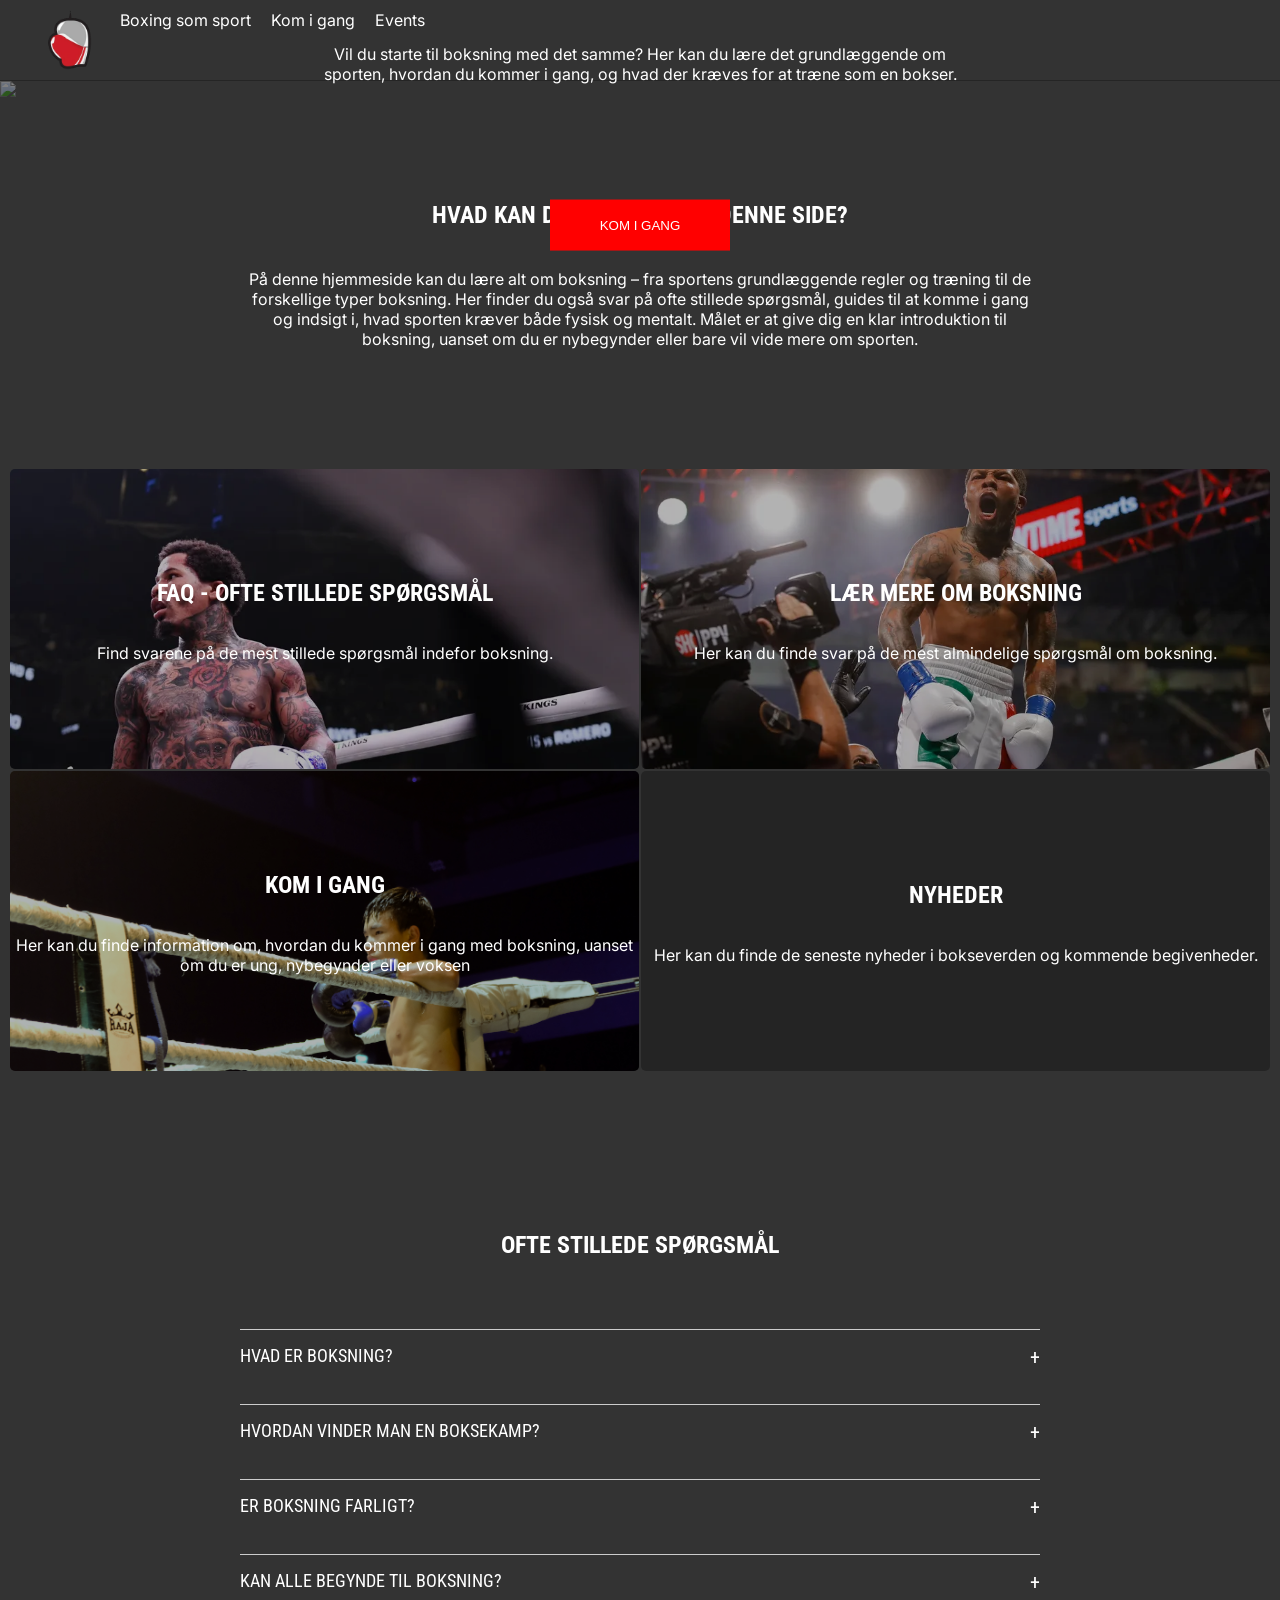
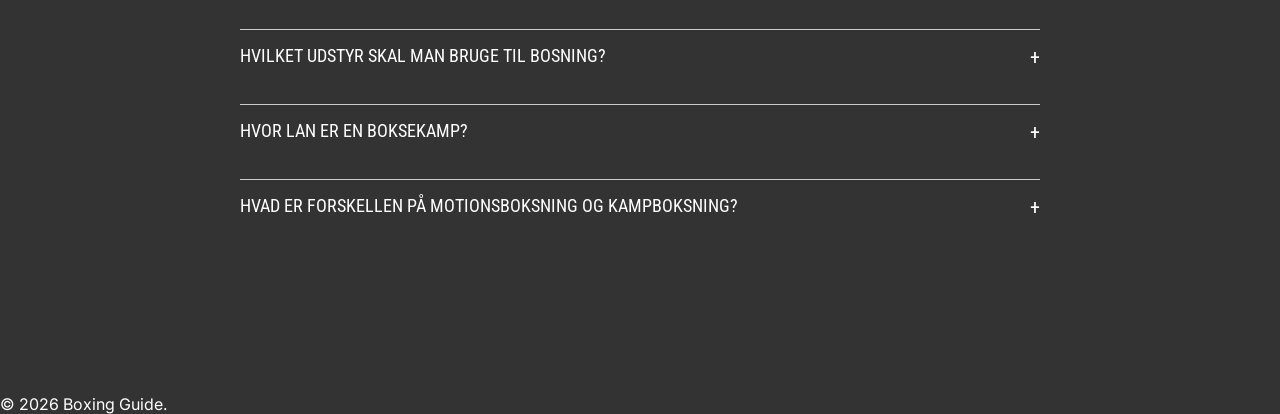
==== index.html @ 5c5bb538 "Die for you - The Weeknd" ====
<!doctype html>
<html lang="en">
  <head>
    <meta charset="UTF-8" />
    <meta name="viewport" content="width=device-width, initial-scale=1.0" />
    <title>Boxing Guide</title>
    <link rel="stylesheet" href="css/style.css" />
    <link rel="stylesheet" href="css/layout.css" />
    <link rel="icon" href="imgs/favicon.png" />
  </head>
</html>

<body>

  <header>
    <nav>
      <ul><a href="index.html"><img src="imgs/favicon.png" alt="" /></a>
        <li><a href="boxing som sport.html">Boxing som sport</a></li>
        <li><a href="kom i gang.html">Kom i gang</a></li>
        <li><a href="events.html">Events</a></li>
      </ul>
    </nav>
  </header>

  <section class="sectionpadding">
    <div class="hero">
      <img src="imgs/front1.jpg" />
      <div class="hero-content">
        <h1>VELKOMMEN TIL BOXING GUIDE</h1>
        <p class="margin-top">Vil du starte til boksning med det samme? Her kan du lære det grundlæggende om sporten, hvordan du kommer i gang, og hvad der kræves for at træne som en bokser.</p>
        <a href="kom i gang.html"><button class="button1">KOM I GANG</button></a>
      </div>
    </div>
  </section>

  <section class="sectionpadding2">
    <h2 class="text2">HVAD KAN DU FORVENTE PÅ DENNE SIDE?</h2>
    <p class="text-box">
      På denne hjemmeside kan du lære alt om boksning – fra sportens grundlæggende regler og træning til de forskellige typer boksning. Her finder du også svar på ofte stillede spørgsmål, guides til at komme i gang og indsigt i, hvad sporten kræver
      både fysisk og mentalt. Målet er at give dig en klar introduktion til boksning, uanset om du er nybegynder eller bare vil vide mere om sporten.
    </p>
  </section>

  <section>
    <div class="grid1-1">
      <a href="#faq">
        <div class="card card1">
          <div class="text">
            <h2>FAQ - OFTE STILLEDE SPØRGSMÅL</h2>
            <p>Find svarene på de mest stillede spørgsmål indefor boksning.</p>
          </div>
        </div>
      </a>

      <a href="events.html">
        <div class="card card2">
          <div class="text">
            <h2>LÆR MERE OM BOKSNING</h2>
            <p>Her kan du finde svar på de mest almindelige spørgsmål om boksning.</p>
          </div>
        </div>
      </a>

      <a href="kom i gang.html">
        <div class="card card3">
          <div class="text">
            <h2>KOM I GANG</h2>
            <p>Her kan du finde information om, hvordan du kommer i gang med boksning, uanset om du er ung, nybegynder eller voksen</p>
          </div>
        </div>
      </a>

      <a href="events.html">
        <div class="card card4">
          <div class="text">
            <h1>NYHEDER</h1>
            <p>Her kan du finde de seneste nyheder i bokseverden og kommende begivenheder.</p>
          </div>
        </div>
      </a>
    </div>
  </section>

  <section class="faq" id="faq">
    <h1>OFTE STILLEDE SPØRGSMÅL</h1>

    <details>
      <summary>HVAD ER BOKSNING?</summary>
      <div class="faq-content">
        <p>Boksning er en kampsport, hvor to personer kæmper mod hinanden i en ring ved at slå med handsker inden for et sæt regler. Sporten kræver både teknik, styrke, hurtighed og god kondition.</p>
      </div>
    </details>

    <details>
      <summary>HVORDAN VINDER MAN EN BOKSEKAMP?</summary>
      <div class="faq-content">
        <p>En boksekamp kan vindes ved point fra dommerne, ved knockout (KO) eller hvis modstanderen ikke kan fortsætte kampen.</p>
      </div>
    </details>

    <details>
      <summary>ER BOKSNING FARLIGT?</summary>
      <div class="faq-content">
        <p>Som i mange kampsporter er der risiko for skader, men regler, beskyttelsesudstyr og dommere er med til at gøre sporten så sikker som muligt.</p>
      </div>
    </details>

    <details>
      <summary>KAN ALLE BEGYNDE TIL BOKSNING?</summary>
      <div class="faq-content">
        <p>Ja, boksning er en meget velkommende sport, og kan dyrkes af næsten alle. Mange starter med motionsboksning, hvor fokus er på træning og teknik frem for kamp.</p>
      </div>
    </details>

    <details>
      <summary>HVILKET UDSTYR SKAL MAN BRUGE TIL BOSNING?</summary>
      <div class="faq-content">
        <p>Det vigtigste udstyr er boksehandsker, håndbind og træningstøj. Ved sparring bruges også tandbeskytter og nogle gange hovedbeskyttelse..</p>
      </div>
    </details>

    <details>
      <summary>HVOR LAN ER EN BOKSEKAMP?</summary>
      <div class="faq-content">
        <p>Professionelle kampe varer typisk op til 12 runder, mens amatørkampe ofte består af 3 runder.</p>
      </div>
    </details>

    <details>
      <summary>HVAD ER FORSKELLEN PÅ MOTIONSBOKSNING OG KAMPBOKSNING?</summary>
      <div class="faq-content">
        <p>Motionsboksning fokuserer primært på træning og fitness, mens kampboksning træner med henblik på sparring og konkurrencer.</p>
      </div>
    </details>
  </section>

  <footer>&copy 2026 Boxing Guide.</footer>
</body>
---- css/style.css ----
@font-face {
  font-family: "babes";
  src: url(../fonts/babes-neue.woff2) format("woff2");
}

@font-face {
  font-family: "inter";
  src: url(../fonts/inter.woff2) format("woff2");
}

@font-face {
  font-family: "roboto";
  src: url(../fonts/roboto.woff2) format("woff2");
}

html {
  scroll-behavior: smooth;
}

p {
  font-family: "inter", sans-serif;
  overflow-wrap: break-word;
  word-break: normal;
}

h1,
h2 {
  overflow-wrap: break-word;
  word-break: normal;
  font-family: "roboto", sans-serif;
}

.imgsqr {
  width: 100%;
  aspect-ratio: 1 / 1;
  height: auto;
  object-fit: cover;
  object-position: top;
  border: white solid 1px;
}

img {
  max-width: 100%;
  height: auto;
}

.img1 {
  height: 80%;
  object-fit: cover;
  object-position: top;
}

body {
  margin: 0px;
  padding: 0px;
  background-color: #333;
  font-family: "inter";
  color: white;
}

summary {
  font-family: "roboto", sans-serif;
}

section {
  margin: 0px;
  padding: 0px;
}

header {
  display: flex;
  align-items: center;
  height: 80px;
  position: sticky;
  border-bottom: #252525 solid 1px;
}

header a img {
  align-items: left;
  justify-content: left;
}

header a {
  color: inherit;
  text-decoration: none;
  display: flex;
  align-items: center;
}

nav {
  display: flex;
}


.img2 {
  max-height: 50px;
  height: auto;
}

header img {
  max-height: 60px;
  padding-left: 0px;
}

.button1 {
  background-color: red;
  color: white;
  margin-top: 100px;
  border: none;
  padding: 18px 50px;
}

.button1:hover {
  background-color: darkred;
  transition: ease 0.1s;
  color: black;
  cursor: pointer;
}

.hero {
  position: relative;
}

.hero img {
  width: 100%;
  height: auto;
  filter: brightness(50%);
}

.sectionpadding {
  margin-bottom: 100px;
}

.sectionpadding2 {
  margin: 100px 200px;
}

.hero-content {
  position: absolute;
  top: 50%;
  left: 50%;
  transform: translate(-50%, -50%);
  color: white;
  text-align: center;
}

.hero-content-left {
  position: absolute;
  top: 50%;
  left: 20%;
  transform: translateY(-50%);
  color: white;
  text-align: left;
}

.grid3x1 {
  display: grid;
  background-color: #333;
  grid-template-columns: repeat(3, 1fr);
  gap: 2px;
}

.grid4-1 {
  display: grid;
  background-color: inherit;
  grid-template-columns: repeat(4, 1fr);
  gap: 2px;
}

.grid4x1 {
  display: grid;
  background-color: #333;
  grid-template-columns: repeat(4, 1fr);
  gap: 2px;
}

.grid4x1 a {
  position: relative;
  border-right: none;
}

.grid4x1 a:hover {
  background: red;
  filter: brightness(70%);
  transition: transform 0.3s ease;
}

.grid4x1 a::before {
  content: "";
  position: absolute;
  left: 0;
  top: 15px;
  bottom: 15px;
  width: 1px;
  background: #252525;
}

.grid1-1 {
  display: grid;
  background-color: inherit;
  grid-template-columns: 1fr 1fr;
  gap: 2px;
  margin: 10px;
}



.icon {
  width: 50px;
  height: 50px;
}

.card {
  height: 300px;
  background-size: cover;
  background-position: center;
  position: relative;
  border-radius: 5px;
}

.card1 {
  background-image: url(../imgs/gervonte-davis.webp);
}
.card2 {
  background-image: url(../imgs/gervonte2.jpg);
}
.card3 {
  background-image: url(../imgs/ringropes.jpg);
}
.card4 {
  background-image: url(../imgs/beginner.jpg);
}

.card1:hover,
.card2:hover,
.card3:hover,
.card4:hover {
  filter: brightness(70%);
  transition: transform 0.3s ease;
  transform: scale(1.05);
}

.card::before {
  content: "";
  position: absolute;
  inset: 0;
  background: rgba(0, 0, 0, 0.3); /* darkness */
  border-radius: 5px;
}

.text {
  position: relative;
  z-index: 2;
  position: absolute;
  inset: 0;
  display: flex;
  justify-content: center;
  align-items: center;
  text-align: center;
  color: white;
  flex-direction: column;
}

.text2 {
  margin-top: 0px;
  display: flex;
  justify-content: center;
  align-items: center;
  text-align: center;
  color: white;
  flex-direction: column;
}

.text-box {
  max-width: 90%;
  padding: 20px;
  margin: 0 auto;
  text-align: center;

}

.text-left {
  padding: 2%;
  display: flex;
  justify-content: left;
  align-items: center;
  text-align: left;
  color: white;
  flex-direction: column;
}

.centered {
  justify-content: center;
  align-items: center;
}

.faq {
  color: white;
  background: #333;
  padding: 40px;
  max-width: 800px;
  margin: 100px auto;
}

.faq h1 {
  text-align: center;
  margin-bottom: 70px;
}

.faq details {
  color: white;
  margin-bottom: 20px;
  padding: 10px 0;
  border-top: 1px solid #ccc;
  padding: 15px 0;
}

.faq summary {
  color: white;
  font-size: 18px;
  cursor: pointer;
  list-style: none;
  display: flex;
  justify-content: space-between;
}

.faq-content {
  max-height: 0;
  overflow: hidden;
  transition: 0.3s ease;
}

.faq summary::after {
  content: "+";
  font-size: 20px;
}

details[open] .faq-content {
  max-height: 200px;
}

.faq details[open] summary::after {
  content: "−";
}

.redsection {
  background-color: darkred;
  height: 200px;
  width: 100%;
  margin-top: -25px;
  padding: 40px 0px;
  display: flex;
  flex-direction: column;
  justify-content: center;
  align-items: center;
  border-radius: 5px;
}

.container {
  width: 80%;
  margin: 0px auto;
  margin-top: 0px;
}

.container2 {
  width: 80%;
  margin: 0px auto;
  margin-top: 30px;
  justify-content: center;
  align-items: center;
  display: flex;
  flex-direction: column;
}

.container3 {
  width: 60%;
  margin: 0px auto;
  padding: 40px;
  margin-top: 30px;
  justify-content: center;
  border-radius: 5px;
  align-items: center;
  display: flex;
  background-color: #252525;
  flex-direction: column;
}

.container4 {
  width: 110%;
  margin: 0px;
  position: relative;
  left: -5%;
  padding: 0px;
  margin-top: 30px;
  justify-content: center;
  border-radius: 1px;
  align-items: center;
  display: flex;
  background-color: #252525;
  flex-direction: column;
}



.mental-section {
  display: grid;
  grid-template-columns: 1fr 2px 1fr;
  align-items: center;
  gap: 40px;
  margin-left: 2%;
}

.line {
  width: 2px;
  height: 100%;
  background: #444;
}

.top {
  align-self: start;
}


.margin-top {
  margin-top: 10%;
}

.margin-top2 {
  margin-top: 5%;
}

.divider {
  width: 96%;
  background: #444;
  height: 2px;
  margin: 0px;
}

.title-line {
  display: flex;
  align-items: center;
  gap: 20px;
  width: 96%;
}

.title-line::before,
.title-line::after {
  content: "";
  flex: 1;
  height: 2px;
  background: #444;
}

.title-line h1 {
  margin: 0;
  white-space: nowrap;
}

.boxgrid {
  background-color: #222;
  padding: 0%;
  margin: 0px;
  border-radius: 5px;
  text-align: center;
  color: white;
  display: grid;
  grid-template-columns: 1fr 1fr;
}

.boxgrid:hover {
  background: #444;
  transition: 0.3s ease;
  cursor: pointer;
  color: rgb(255, 79, 106);
}

.box4 {
  background: #2a2a2a;
  padding: 20px;
  border-radius: 5px;
  text-align: center;
  margin: 0px;
  text-decoration: none;
  color: white;
}

.box3 {
  background: #2a2a2a;
  padding: 10px;
  border-radius: 5px;
  text-align: center;
  margin: 20px;
  text-decoration: none;
  color: white;
}

.box3:hover {
  background: #444;
  transition: 0.3s ease;
  cursor: pointer;
  color: rgb(255, 79, 106);
}

.box2 {
  background: inherit;
  padding: 40px;
  border-radius: 5px;
  text-align: center;
  margin: 20px;
  text-decoration: none;
  color: white;
}

.box {
  background: #2a2a2a;
  padding: 40px;
  border-radius: 5px;
  text-align: center;
  margin: 20px;
  text-decoration: none;
  color: white;
}

.box:hover {
  background: #444;
  transition: 0.3s ease;
  cursor: pointer;
  color: rgb(255, 79, 106);
}

.modal {
  display: none;
  position: fixed;
  top: 0;
  left: 0;
  width: 100%;
  height: 100%;
  background: rgba(0, 0, 0, 0.5);
  justify-content: center;
  align-items: center;
  z-index: 100;
}

.modal-content {
  background: #2a2a2a;
  padding: 20px;
  border-radius: 5px;
  width: 70%;
  height: 80%;
  text-align: left;
  justify-content: center;
  max-height: 80vh;
  overflow-y: auto;
}

body.modal-open {
  overflow: hidden;
}
.modal.show {
  opacity: 1;
  visibility: visible;
}

.close {
  position: absolute;
  top: 10%;
  right: 10%;
  font-size: 40px;
  cursor: pointer;
}
---- css/layout.css ----
@media (min-width: 768px) {
    header ul{
        display: flex;
        list-style: none;
        justify-content: center;
        gap: 20px;
    }

    
}



@media (max-width: 768px) {

  .burger {
    display: block;
  }

  .nav-links {
    display: none;
    flex-direction: column;
  }


  .menu a {
    padding: 20px;
    border-bottom: 1px solid #444;
  }

  .menu.show {
    display: flex;
  }


  /* NAVIGATION */
  .grid4x1 {
    grid-template-columns: 1fr 1fr;
  }

  /* REMOVE SIDE MARGINS */
  .sectionpadding2 {
    margin: 40px 20px;
  }

  /* CONTAINERS */
  .container,
  .container2,
  .container3 {
    width: 95%;
  }

  .container4 {
    width: 100%;
    left: 0;
  }

  /* HERO TEXT */
  .hero-content {
    width: 90%;
    left: 50%;
    transform: translate(-50%, -50%);
  }

  /* STACK GRIDS */
  .grid1-1,
  .grid3x1,
  .grid4-1 {
    grid-template-columns: 1fr;
  }

  /* NEWS BOX GRID */
  .boxgrid {
    grid-template-columns: 1fr;
  }

  /* MENTAL SECTION */
  .mental-section {
    grid-template-columns: 1fr;
  }

  .line {
    display: none;
  }

  /* CARD HEIGHT */
  .card {
    height: 200px;
  }

  /* BUTTON */
  .button1 {
    margin-top: 40px;
  }

}
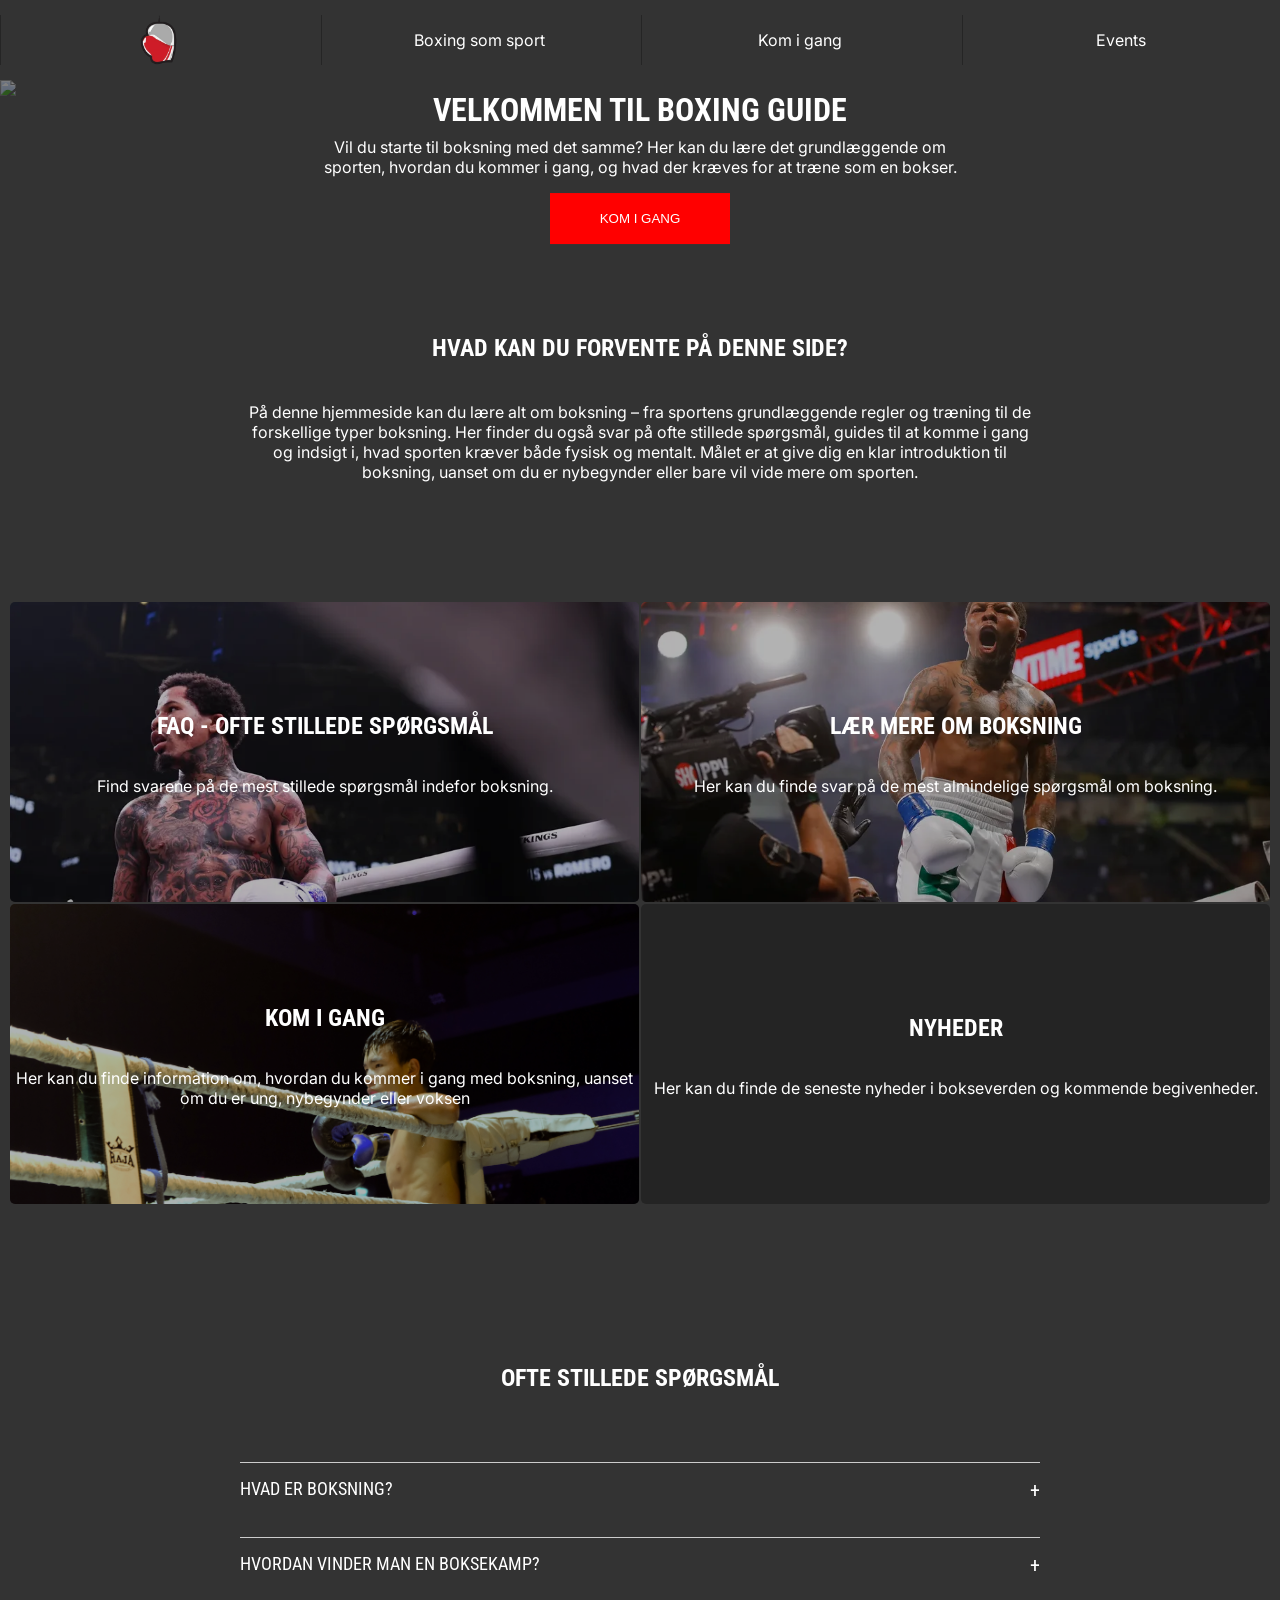
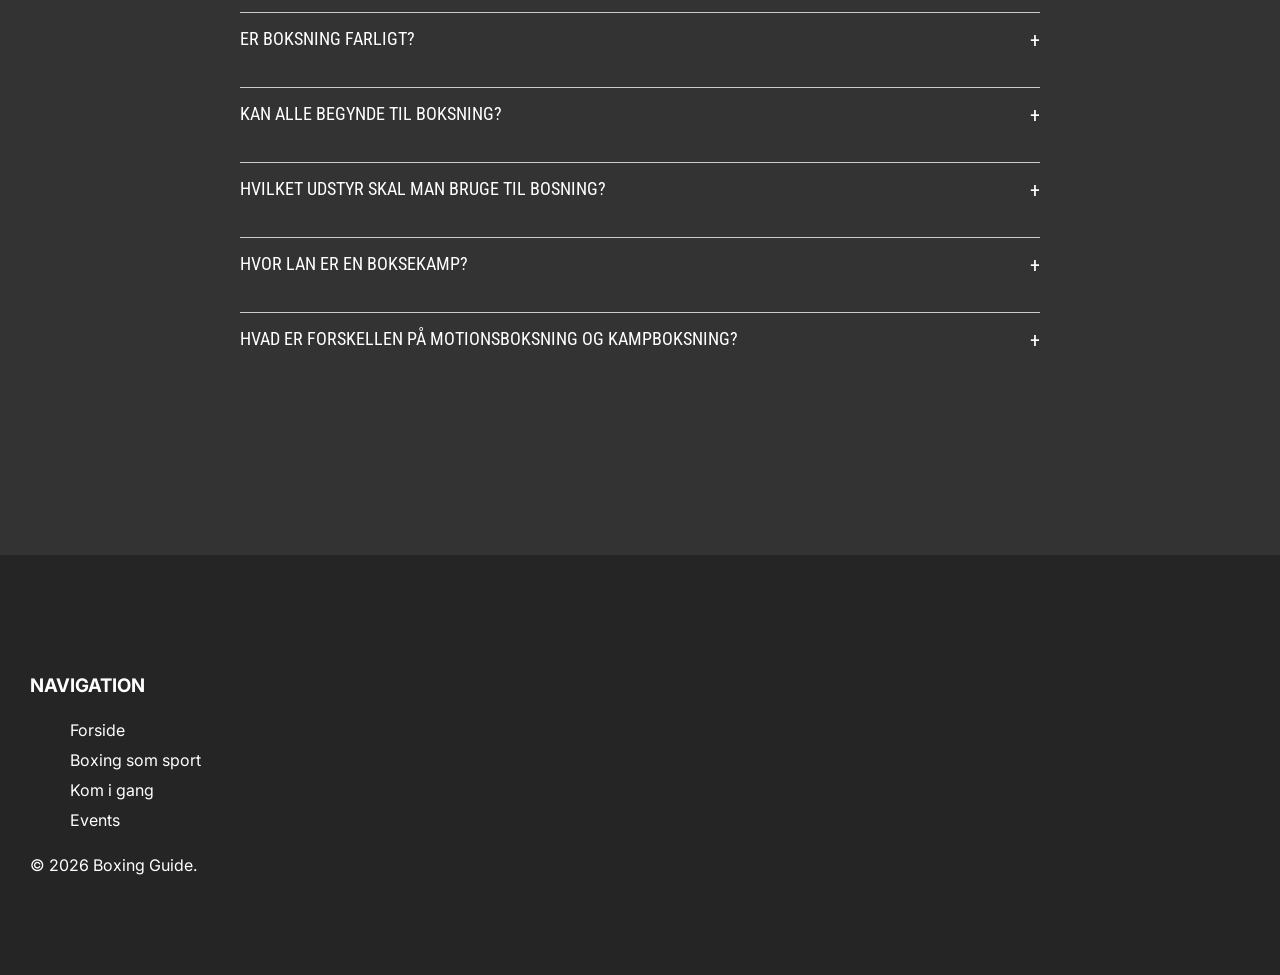
==== commit 54049f38: "Save your tears - The Weeknd ft. Ariana grande" ====
--- a/index.html
+++ b/index.html
@@ -8,131 +8,157 @@
     <link rel="stylesheet" href="css/layout.css" />
     <link rel="icon" href="imgs/favicon.png" />
   </head>
-</html>
 
-<body>
+  <body>
+    <header>
+      <a href="index.html"><img src="imgs/favicon.png" alt="" /></a>
 
-  <header>
-    <nav>
-      <ul><a href="index.html"><img src="imgs/favicon.png" alt="" /></a>
-        <li><a href="boxing som sport.html">Boxing som sport</a></li>
-        <li><a href="kom i gang.html">Kom i gang</a></li>
-        <li><a href="events.html">Events</a></li>
-      </ul>
+      <nav class="navbar">
+        <button class="burger" onclick="toggleMenu()">☰</button>
+
+        <ul class="menu" id="menu">
+          <li><a href="boxing som sport.html">Boxing som sport</a></li>
+          <li><a href="kom i gang.html">Kom i gang</a></li>
+          <li><a href="events.html">Events</a></li>
+        </ul>
+      </nav>
+    </header>
+
+    <nav class="grid4x1 desktop-nav">
+      <a href="index.html"><img src="imgs/favicon.png" class="img2" /></a>
+      <a href="boxing som sport.html">Boxing som sport</a>
+      <a href="kom i gang.html">Kom i gang</a>
+      <a href="events.html">Events</a>
     </nav>
-  </header>
 
-  <section class="sectionpadding">
     <div class="hero">
-      <img src="imgs/front1.jpg" />
+      <img src="imgs/front1.jpg" class="imgheight" />
       <div class="hero-content">
-        <h1>VELKOMMEN TIL BOXING GUIDE</h1>
-        <p class="margin-top">Vil du starte til boksning med det samme? Her kan du lære det grundlæggende om sporten, hvordan du kommer i gang, og hvad der kræves for at træne som en bokser.</p>
+        <h1 class="textsmaller">VELKOMMEN TIL BOXING GUIDE</h1>
+        <p>Vil du starte til boksning med det samme? Her kan du lære det grundlæggende om sporten, hvordan du kommer i gang, og hvad der kræves for at træne som en bokser.</p>
         <a href="kom i gang.html"><button class="button1">KOM I GANG</button></a>
       </div>
     </div>
-  </section>
 
-  <section class="sectionpadding2">
-    <h2 class="text2">HVAD KAN DU FORVENTE PÅ DENNE SIDE?</h2>
-    <p class="text-box">
-      På denne hjemmeside kan du lære alt om boksning – fra sportens grundlæggende regler og træning til de forskellige typer boksning. Her finder du også svar på ofte stillede spørgsmål, guides til at komme i gang og indsigt i, hvad sporten kræver
-      både fysisk og mentalt. Målet er at give dig en klar introduktion til boksning, uanset om du er nybegynder eller bare vil vide mere om sporten.
-    </p>
-  </section>
+    <section class="sectionpadding2">
+      <h2 class="text2">HVAD KAN DU FORVENTE PÅ DENNE SIDE?</h2>
+      <p class="text-box">
+        På denne hjemmeside kan du lære alt om boksning – fra sportens grundlæggende regler og træning til de forskellige typer boksning. Her finder du også svar på ofte stillede spørgsmål, guides til at komme i gang og indsigt i, hvad sporten kræver
+        både fysisk og mentalt. Målet er at give dig en klar introduktion til boksning, uanset om du er nybegynder eller bare vil vide mere om sporten.
+      </p>
+    </section>
 
-  <section>
-    <div class="grid1-1">
-      <a href="#faq">
-        <div class="card card1">
-          <div class="text">
-            <h2>FAQ - OFTE STILLEDE SPØRGSMÅL</h2>
-            <p>Find svarene på de mest stillede spørgsmål indefor boksning.</p>
+    <section>
+      <div class="grid1-1">
+        <a href="#faq">
+          <div class="card card1">
+            <div class="text">
+              <h2>FAQ - OFTE STILLEDE SPØRGSMÅL</h2>
+              <p>Find svarene på de mest stillede spørgsmål indefor boksning.</p>
+            </div>
           </div>
+        </a>
+
+        <a href="events.html">
+          <div class="card card2">
+            <div class="text">
+              <h2>LÆR MERE OM BOKSNING</h2>
+              <p>Her kan du finde svar på de mest almindelige spørgsmål om boksning.</p>
+            </div>
+          </div>
+        </a>
+
+        <a href="kom i gang.html">
+          <div class="card card3">
+            <div class="text">
+              <h2>KOM I GANG</h2>
+              <p>Her kan du finde information om, hvordan du kommer i gang med boksning, uanset om du er ung, nybegynder eller voksen</p>
+            </div>
+          </div>
+        </a>
+
+        <a href="events.html">
+          <div class="card card4">
+            <div class="text">
+              <h1>NYHEDER</h1>
+              <p>Her kan du finde de seneste nyheder i bokseverden og kommende begivenheder.</p>
+            </div>
+          </div>
+        </a>
+      </div>
+    </section>
+
+    <section class="faq" id="faq">
+      <h1>OFTE STILLEDE SPØRGSMÅL</h1>
+
+      <details>
+        <summary>HVAD ER BOKSNING?</summary>
+        <div class="faq-content">
+          <p>Boksning er en kampsport, hvor to personer kæmper mod hinanden i en ring ved at slå med handsker inden for et sæt regler. Sporten kræver både teknik, styrke, hurtighed og god kondition.</p>
         </div>
-      </a>
+      </details>
 
-      <a href="events.html">
-        <div class="card card2">
-          <div class="text">
-            <h2>LÆR MERE OM BOKSNING</h2>
-            <p>Her kan du finde svar på de mest almindelige spørgsmål om boksning.</p>
-          </div>
+      <details>
+        <summary>HVORDAN VINDER MAN EN BOKSEKAMP?</summary>
+        <div class="faq-content">
+          <p>En boksekamp kan vindes ved point fra dommerne, ved knockout (KO) eller hvis modstanderen ikke kan fortsætte kampen.</p>
         </div>
-      </a>
+      </details>
 
-      <a href="kom i gang.html">
-        <div class="card card3">
-          <div class="text">
-            <h2>KOM I GANG</h2>
-            <p>Her kan du finde information om, hvordan du kommer i gang med boksning, uanset om du er ung, nybegynder eller voksen</p>
-          </div>
+      <details>
+        <summary>ER BOKSNING FARLIGT?</summary>
+        <div class="faq-content">
+          <p>Som i mange kampsporter er der risiko for skader, men regler, beskyttelsesudstyr og dommere er med til at gøre sporten så sikker som muligt.</p>
         </div>
-      </a>
+      </details>
 
-      <a href="events.html">
-        <div class="card card4">
-          <div class="text">
-            <h1>NYHEDER</h1>
-            <p>Her kan du finde de seneste nyheder i bokseverden og kommende begivenheder.</p>
-          </div>
+      <details>
+        <summary>KAN ALLE BEGYNDE TIL BOKSNING?</summary>
+        <div class="faq-content">
+          <p>Ja, boksning er en meget velkommende sport, og kan dyrkes af næsten alle. Mange starter med motionsboksning, hvor fokus er på træning og teknik frem for kamp.</p>
         </div>
-      </a>
-    </div>
-  </section>
+      </details>
 
-  <section class="faq" id="faq">
-    <h1>OFTE STILLEDE SPØRGSMÅL</h1>
+      <details>
+        <summary>HVILKET UDSTYR SKAL MAN BRUGE TIL BOSNING?</summary>
+        <div class="faq-content">
+          <p>Det vigtigste udstyr er boksehandsker, håndbind og træningstøj. Ved sparring bruges også tandbeskytter og nogle gange hovedbeskyttelse..</p>
+        </div>
+      </details>
 
-    <details>
-      <summary>HVAD ER BOKSNING?</summary>
-      <div class="faq-content">
-        <p>Boksning er en kampsport, hvor to personer kæmper mod hinanden i en ring ved at slå med handsker inden for et sæt regler. Sporten kræver både teknik, styrke, hurtighed og god kondition.</p>
+      <details>
+        <summary>HVOR LAN ER EN BOKSEKAMP?</summary>
+        <div class="faq-content">
+          <p>Professionelle kampe varer typisk op til 12 runder, mens amatørkampe ofte består af 3 runder.</p>
+        </div>
+      </details>
+
+      <details>
+        <summary>HVAD ER FORSKELLEN PÅ MOTIONSBOKSNING OG KAMPBOKSNING?</summary>
+        <div class="faq-content">
+          <p>Motionsboksning fokuserer primært på træning og fitness, mens kampboksning træner med henblik på sparring og konkurrencer.</p>
+        </div>
+      </details>
+    </section>
+
+    <footer>
+      <div>
+        <h3>NAVIGATION</h3>
+        <ul>
+          <li><a href="index.html">Forside</a></li>
+          <li><a href="boxing som sport.html">Boxing som sport</a></li>
+          <li><a href="kom i gang.html">Kom i gang </a></li>
+          <li><a href="events.html">Events</a></li>
+        </ul>
       </div>
-    </details>
 
-    <details>
-      <summary>HVORDAN VINDER MAN EN BOKSEKAMP?</summary>
-      <div class="faq-content">
-        <p>En boksekamp kan vindes ved point fra dommerne, ved knockout (KO) eller hvis modstanderen ikke kan fortsætte kampen.</p>
-      </div>
-    </details>
+      &copy 2026 Boxing Guide.
+    </footer>
 
-    <details>
-      <summary>ER BOKSNING FARLIGT?</summary>
-      <div class="faq-content">
-        <p>Som i mange kampsporter er der risiko for skader, men regler, beskyttelsesudstyr og dommere er med til at gøre sporten så sikker som muligt.</p>
-      </div>
-    </details>
-
-    <details>
-      <summary>KAN ALLE BEGYNDE TIL BOKSNING?</summary>
-      <div class="faq-content">
-        <p>Ja, boksning er en meget velkommende sport, og kan dyrkes af næsten alle. Mange starter med motionsboksning, hvor fokus er på træning og teknik frem for kamp.</p>
-      </div>
-    </details>
-
-    <details>
-      <summary>HVILKET UDSTYR SKAL MAN BRUGE TIL BOSNING?</summary>
-      <div class="faq-content">
-        <p>Det vigtigste udstyr er boksehandsker, håndbind og træningstøj. Ved sparring bruges også tandbeskytter og nogle gange hovedbeskyttelse..</p>
-      </div>
-    </details>
-
-    <details>
-      <summary>HVOR LAN ER EN BOKSEKAMP?</summary>
-      <div class="faq-content">
-        <p>Professionelle kampe varer typisk op til 12 runder, mens amatørkampe ofte består af 3 runder.</p>
-      </div>
-    </details>
-
-    <details>
-      <summary>HVAD ER FORSKELLEN PÅ MOTIONSBOKSNING OG KAMPBOKSNING?</summary>
-      <div class="faq-content">
-        <p>Motionsboksning fokuserer primært på træning og fitness, mens kampboksning træner med henblik på sparring og konkurrencer.</p>
-      </div>
-    </details>
-  </section>
-
-  <footer>&copy 2026 Boxing Guide.</footer>
-</body>
+    <script>
+      function toggleMenu() {
+        document.getElementById("menu").classList.toggle("active");
+      }
+    </script>
+  </body>
+</html>
--- a/css/style.css
+++ b/css/style.css
@@ -58,6 +58,38 @@
   color: white;
 }
 
+footer {
+  background: #252525;
+  padding: 100px 30px;
+  margin-top: 10%;
+}
+
+footer ul {
+  list-style-type: none;
+  margin: 10px;
+  margin-left: -10px;
+  margin-bottom: 20px;
+}
+
+footer ul a {
+  text-decoration: none;
+  color: white;
+  padding: 0px 5px;
+  border-radius: 5px;
+}
+footer ul a:hover {
+  color: darkred;
+  background-color: #111;
+}
+
+footer li {
+  padding: 5px;
+}
+
+.hero-content p {
+  margin-top: -14px;
+}
+
 summary {
   font-family: "roboto", sans-serif;
 }
@@ -72,7 +104,9 @@
   align-items: center;
   height: 80px;
   position: sticky;
+  z-index: 10;
   border-bottom: #252525 solid 1px;
+  height: 60px;
 }
 
 header a img {
@@ -87,16 +121,50 @@
   align-items: center;
 }
 
-nav {
-  display: flex;
-}
-
+.navbar {
+  display: flex;
+  justify-content: center;
+  align-items: center;
+}
+
+.menu {
+  list-style: none;
+  display: flex;
+  gap: 20px;
+  justify-content: center;
+}
+
+.menu.active {
+  display: flex;
+  flex-direction: column;
+  background: #333;
+  width: 100%;
+  padding: 20px 10px;
+  margin-top: 0px;
+}
+
+.burger {
+  display: none;
+  background: none;
+  border: none;
+  font-size: 24px;
+  color: white;
+  cursor: pointer;
+}
 
 .img2 {
   max-height: 50px;
   height: auto;
 }
 
+.imgheight {
+  max-height: 500px;
+  min-height: 150px;
+  object-fit: cover;
+  object-position: left;
+  z-index: 0;
+}
+
 header img {
   max-height: 60px;
   padding-left: 0px;
@@ -105,8 +173,8 @@
 .button1 {
   background-color: red;
   color: white;
-  margin-top: 100px;
   border: none;
+  margin-top: 0px;
   padding: 18px 50px;
 }
 
@@ -172,17 +240,23 @@
   background-color: #333;
   grid-template-columns: repeat(4, 1fr);
   gap: 2px;
+  height: 80px;
 }
 
 .grid4x1 a {
   position: relative;
   border-right: none;
+  color: white;
+  text-decoration: none;
+  display: flex;
+  justify-content: center;
+  align-items: center;
 }
 
 .grid4x1 a:hover {
   background: red;
   filter: brightness(70%);
-  transition: transform 0.3s ease;
+  transition: 0.3s ease;
 }
 
 .grid4x1 a::before {
@@ -203,8 +277,6 @@
   margin: 10px;
 }
 
-
-
 .icon {
   width: 50px;
   height: 50px;
@@ -276,7 +348,6 @@
   padding: 20px;
   margin: 0 auto;
   text-align: center;
-
 }
 
 .text-left {
@@ -348,7 +419,7 @@
   height: 200px;
   width: 100%;
   margin-top: -25px;
-  padding: 40px 0px;
+  padding: 100px 0px;
   display: flex;
   flex-direction: column;
   justify-content: center;
@@ -400,8 +471,6 @@
   flex-direction: column;
 }
 
-
-
 .mental-section {
   display: grid;
   grid-template-columns: 1fr 2px 1fr;
@@ -419,7 +488,6 @@
 .top {
   align-self: start;
 }
-
 
 .margin-top {
   margin-top: 10%;
--- a/css/layout.css
+++ b/css/layout.css
@@ -1,37 +1,92 @@
 @media (min-width: 768px) {
-    header ul{
-        display: flex;
-        list-style: none;
-        justify-content: center;
-        gap: 20px;
-    }
+  header ul {
+    display: flex;
+    list-style: none;
+    justify-content: center;
+    gap: 20px;
+  }
 
-    
+  header {
+    display: none;
+  }
+
+  .burger {
+    display: none;
+  }
+
+  .menu {
+    display: none;
+  }
+
+  .desktop-nav {
+    display: grid;
+  }
+
+  .navbar {
+    justify-content: center;
+    gap: 40px;
+  }
 }
 
+@media (max-width: 768px) {
+  .hero-content h1 {
+    font-size: 24px;
+  }
 
+  .container3 h1,
+  h2 {
+    font-size: 24px;
+    margin-top: 0px;
+  }
 
-@media (max-width: 768px) {
+  .box3 h2 {
+    align-self: top;
+  }
+
+  .redsection {
+    padding: 180px 0px;
+  }
+
+  .desktop-nav {
+    display: none;
+  }
 
   .burger {
     display: block;
   }
 
-  .nav-links {
+  .hero-content p {
+    font-size: 13px;
+  }
+
+  .burger {
+    display: block;
+  }
+
+  .hero-content .button1 {
+    margin-top: 0px;
+  }
+
+  .menu {
     display: none;
     flex-direction: column;
+    position: absolute;
+    top: 60px;
+    left: 0;
+    width: 100%;
+    background: #222;
   }
 
-
-  .menu a {
-    padding: 20px;
-    border-bottom: 1px solid #444;
-  }
-
-  .menu.show {
+  .menu.active {
     display: flex;
   }
 
+  .container,
+  .container2,
+  .container3,
+  .container4 {
+    padding: 0px;
+  }
 
   /* NAVIGATION */
   .grid4x1 {
@@ -89,8 +144,4 @@
   }
 
   /* BUTTON */
-  .button1 {
-    margin-top: 40px;
-  }
-
-}+}
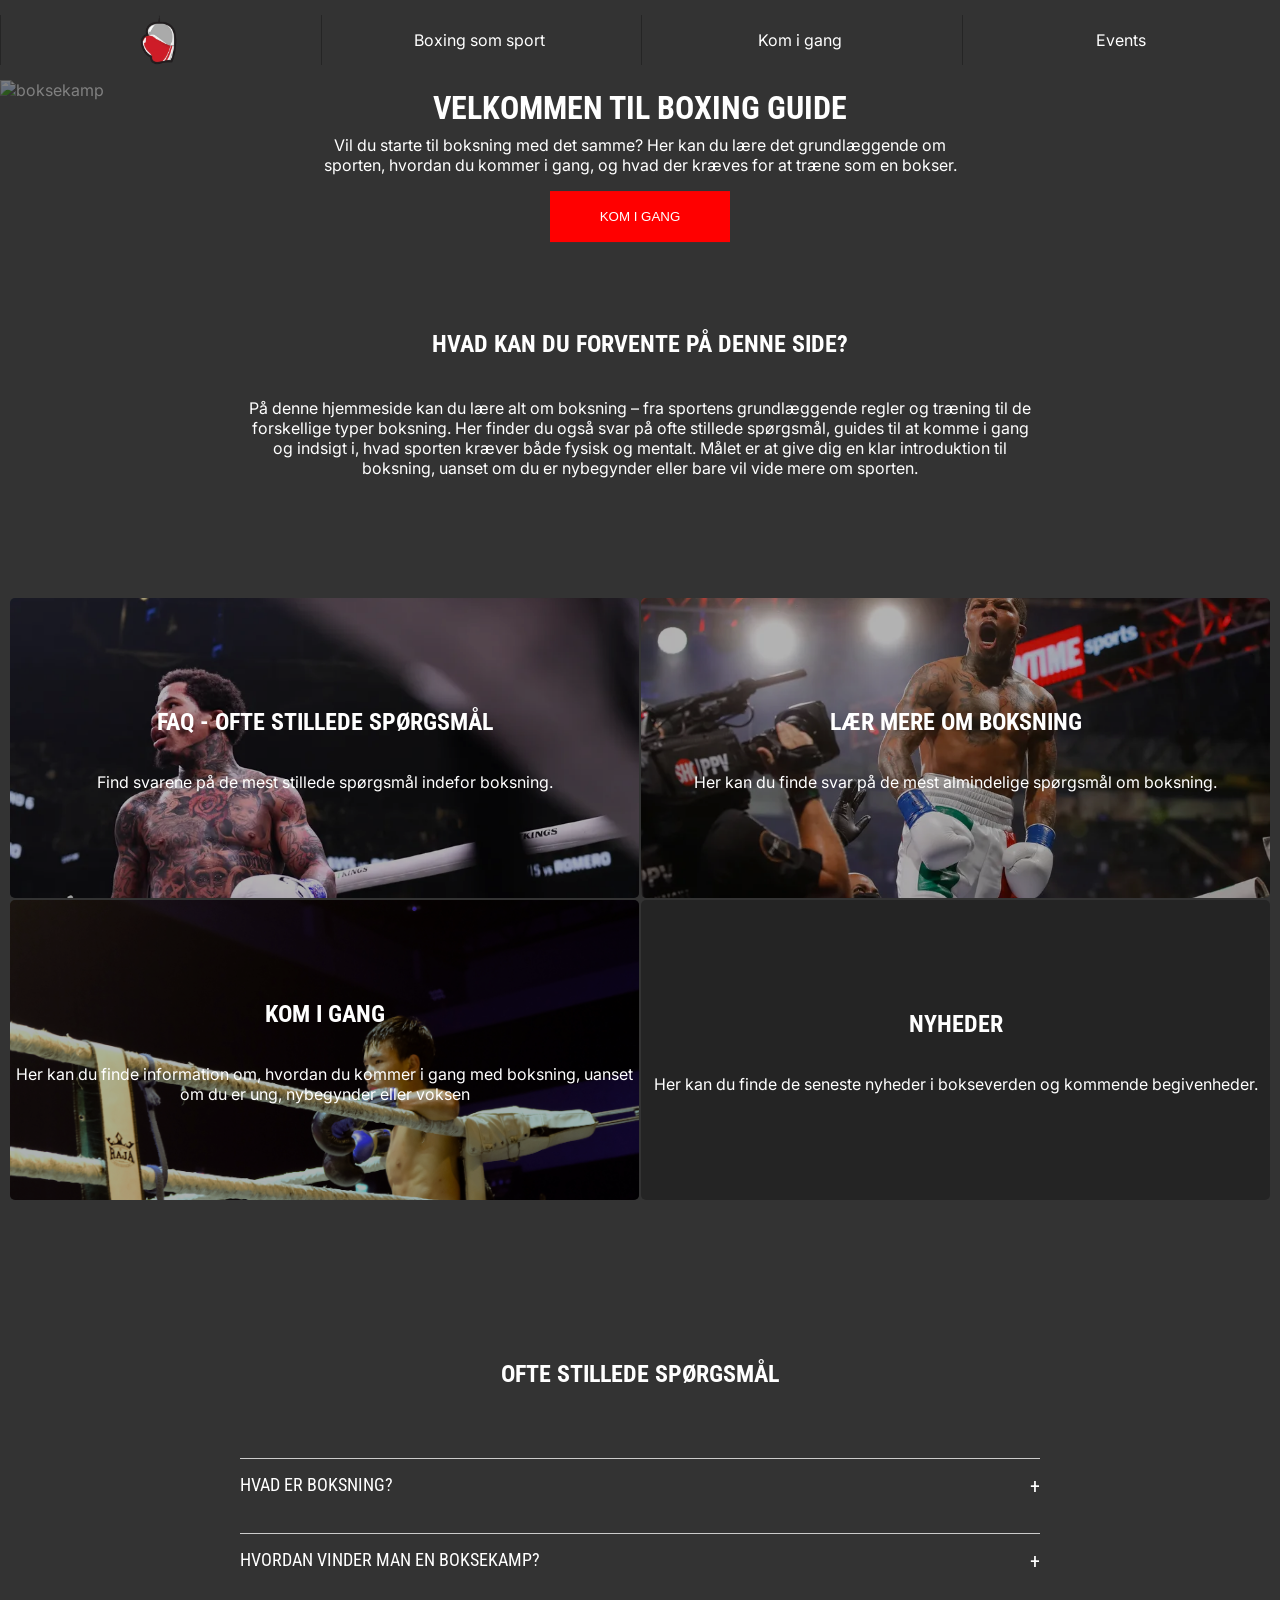
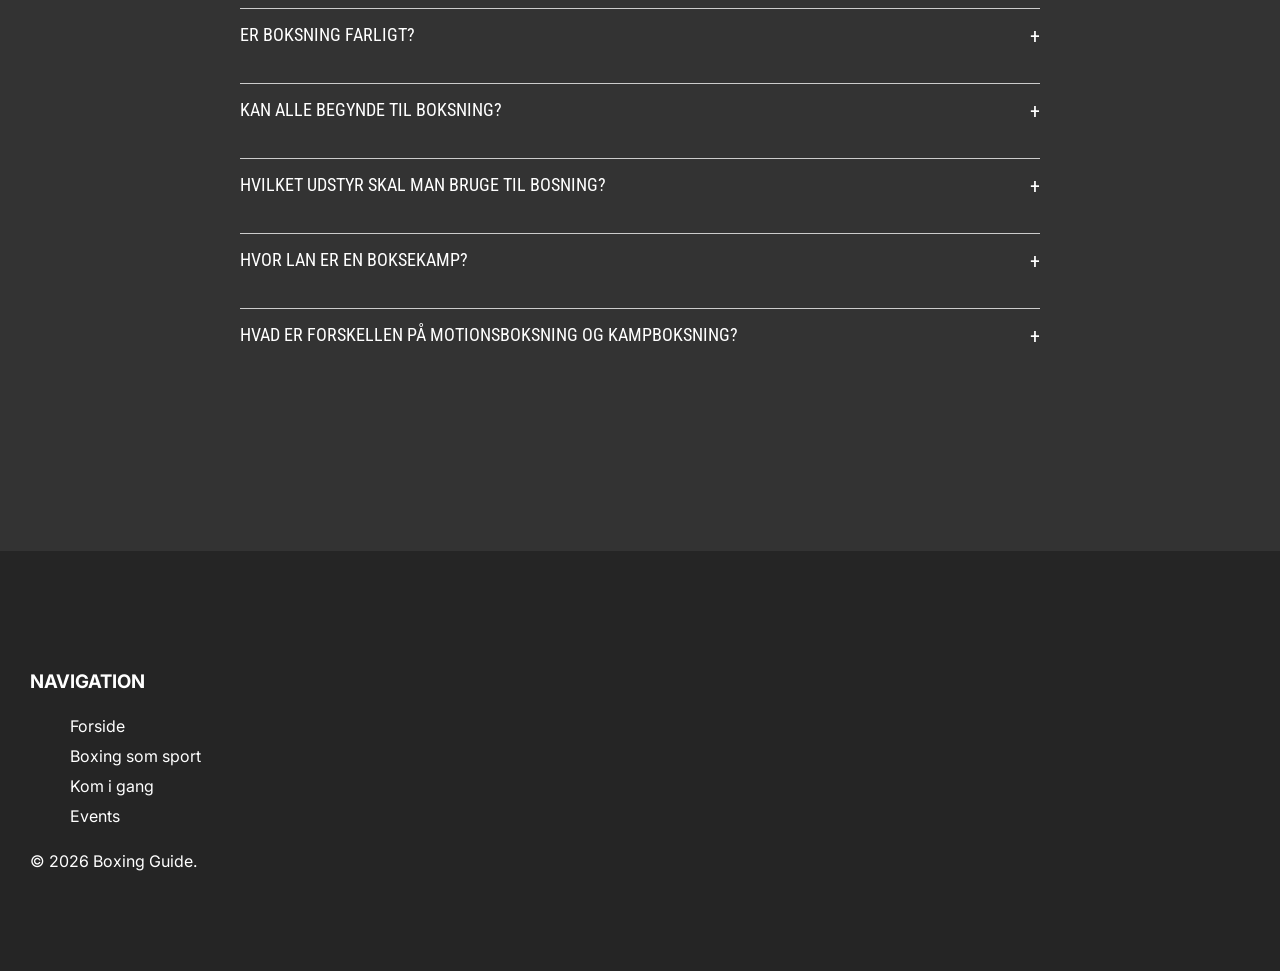
==== commit a1d1c273: "NEVER SOBER - D1MA" ====
--- a/index.html
+++ b/index.html
@@ -7,36 +7,37 @@
     <link rel="stylesheet" href="css/style.css" />
     <link rel="stylesheet" href="css/layout.css" />
     <link rel="icon" href="imgs/favicon.png" />
+    <meta name="robots" content="noindex, nofollow" />
   </head>
 
   <body>
     <header>
-      <a href="index.html"><img src="imgs/favicon.png" alt="" /></a>
+      <a href="index.html"><img src="imgs/favicon.png" alt="favicon boksehandske logo" /></a>
 
       <nav class="navbar">
         <button class="burger" onclick="toggleMenu()">☰</button>
 
         <ul class="menu" id="menu">
-          <li><a href="boxing som sport.html">Boxing som sport</a></li>
-          <li><a href="kom i gang.html">Kom i gang</a></li>
+          <li><a href="boxing-som-sport.html">Boxing som sport</a></li>
+          <li><a href="kom-i-gang.html">Kom i gang</a></li>
           <li><a href="events.html">Events</a></li>
         </ul>
       </nav>
     </header>
 
     <nav class="grid4x1 desktop-nav">
-      <a href="index.html"><img src="imgs/favicon.png" class="img2" /></a>
-      <a href="boxing som sport.html">Boxing som sport</a>
-      <a href="kom i gang.html">Kom i gang</a>
+      <a href="index.html"><img src="imgs/favicon.png" alt="boksehandske logo" class="img2" /></a>
+      <a href="boxing-som-sport.html">Boxing som sport</a>
+      <a href="kom-i-gang.html">Kom i gang</a>
       <a href="events.html">Events</a>
     </nav>
 
     <div class="hero">
-      <img src="imgs/front1.jpg" class="imgheight" />
+      <img src="imgs/front1.jpg" alt="boksekamp" class="imgheight" />
       <div class="hero-content">
         <h1 class="textsmaller">VELKOMMEN TIL BOXING GUIDE</h1>
         <p>Vil du starte til boksning med det samme? Her kan du lære det grundlæggende om sporten, hvordan du kommer i gang, og hvad der kræves for at træne som en bokser.</p>
-        <a href="kom i gang.html"><button class="button1">KOM I GANG</button></a>
+        <a href="kom-i-gang.html"><button class="button1">KOM I GANG</button></a>
       </div>
     </div>
 
@@ -59,7 +60,7 @@
           </div>
         </a>
 
-        <a href="events.html">
+        <a href="boxing-som-sport.html">
           <div class="card card2">
             <div class="text">
               <h2>LÆR MERE OM BOKSNING</h2>
@@ -68,7 +69,7 @@
           </div>
         </a>
 
-        <a href="kom i gang.html">
+        <a href="kom-i-gang.html">
           <div class="card card3">
             <div class="text">
               <h2>KOM I GANG</h2>
@@ -146,8 +147,8 @@
         <h3>NAVIGATION</h3>
         <ul>
           <li><a href="index.html">Forside</a></li>
-          <li><a href="boxing som sport.html">Boxing som sport</a></li>
-          <li><a href="kom i gang.html">Kom i gang </a></li>
+          <li><a href="boxing-som-sport.html">Boxing som sport</a></li>
+          <li><a href="kom-i-gang.html">Kom i gang </a></li>
           <li><a href="events.html">Events</a></li>
         </ul>
       </div>
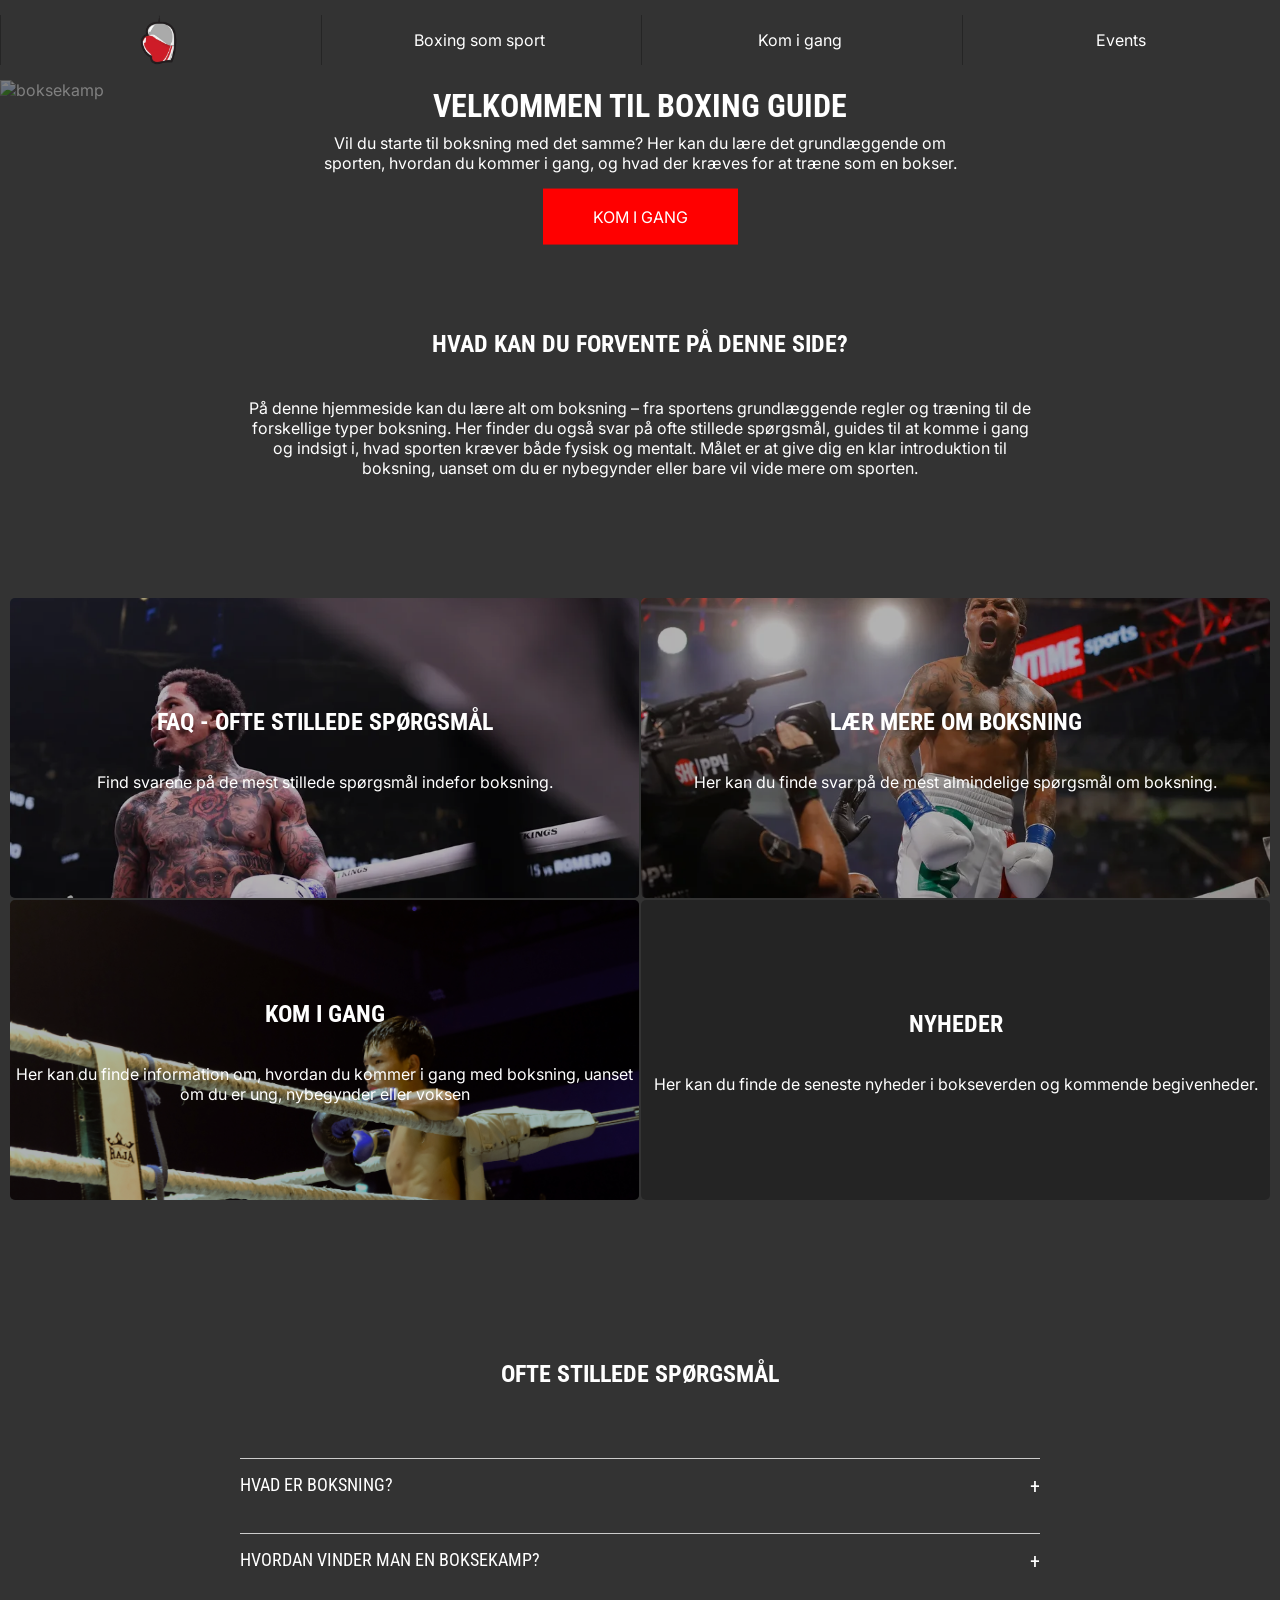
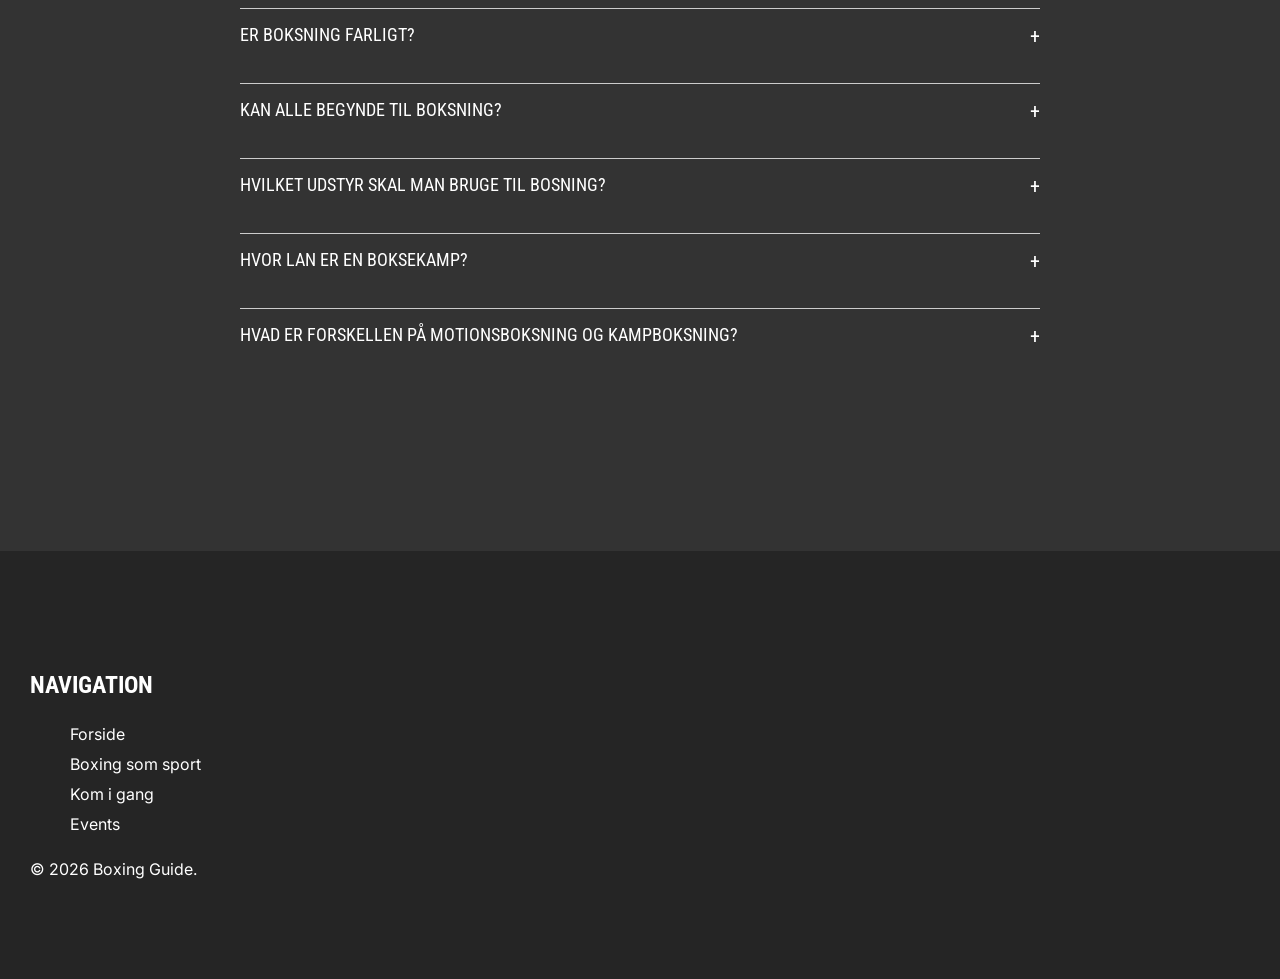
==== commit a33b51fa: "Come and see me - P4RTYNEXTDOOR ft. Drake" ====
--- a/index.html
+++ b/index.html
@@ -37,7 +37,7 @@
       <div class="hero-content">
         <h1 class="textsmaller">VELKOMMEN TIL BOXING GUIDE</h1>
         <p>Vil du starte til boksning med det samme? Her kan du lære det grundlæggende om sporten, hvordan du kommer i gang, og hvad der kræves for at træne som en bokser.</p>
-        <a href="kom-i-gang.html"><button class="button1">KOM I GANG</button></a>
+        <a href="kom-i-gang.html" class="button1">KOM I GANG</a>
       </div>
     </div>
 
@@ -144,7 +144,7 @@
 
     <footer>
       <div>
-        <h3>NAVIGATION</h3>
+        <h2>NAVIGATION</h2>
         <ul>
           <li><a href="index.html">Forside</a></li>
           <li><a href="boxing-som-sport.html">Boxing som sport</a></li>
@@ -153,7 +153,7 @@
         </ul>
       </div>
 
-      &copy 2026 Boxing Guide.
+      &copy; 2026 Boxing Guide.
     </footer>
 
     <script>
--- a/css/style.css
+++ b/css/style.css
@@ -176,6 +176,8 @@
   border: none;
   margin-top: 0px;
   padding: 18px 50px;
+  text-decoration: none;
+  display: inline-block;
 }
 
 .button1:hover {
